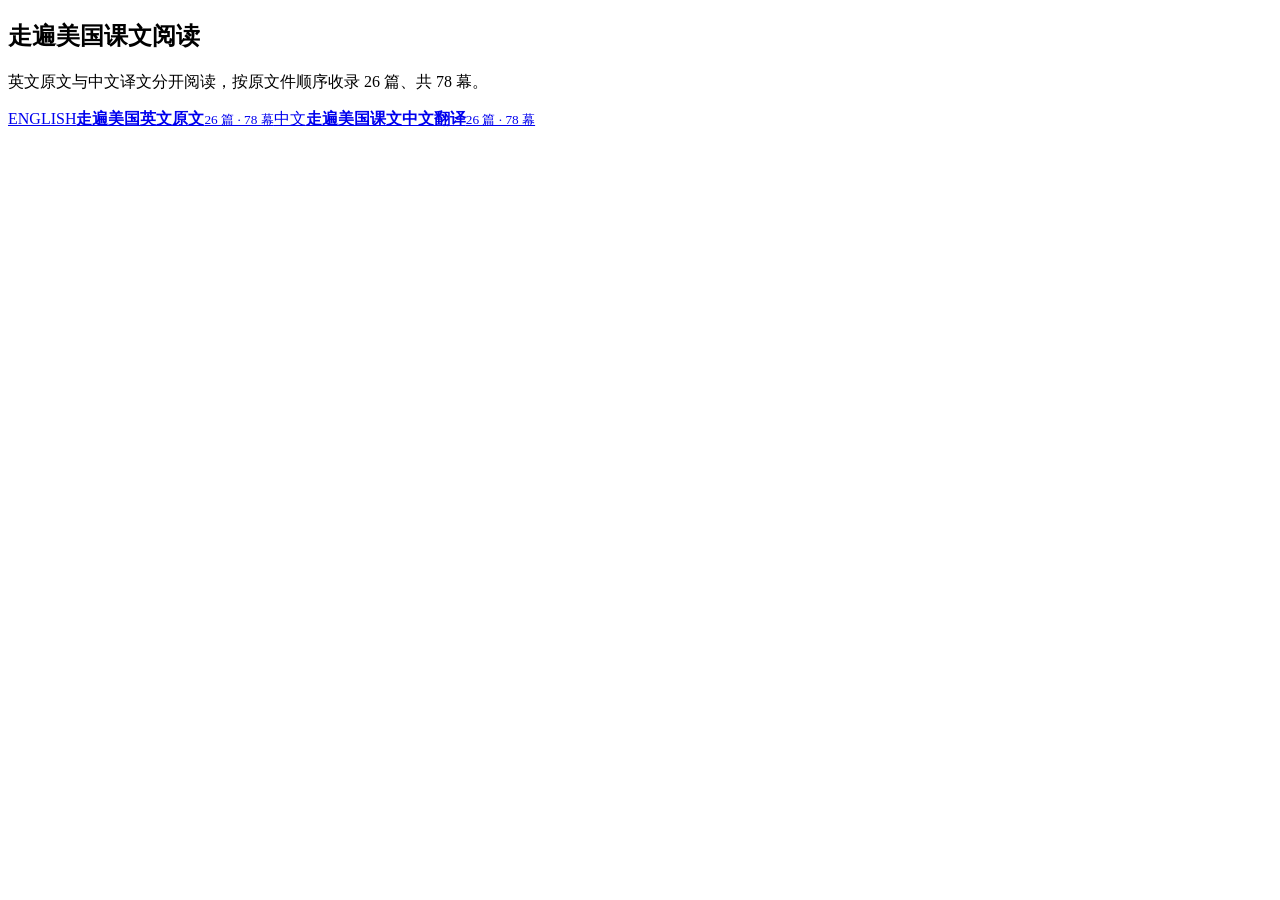
==== index.html @ 0c561014 "Add index.html" ====
<!doctype html><html lang="zh-CN"><head><meta charset="utf-8"><meta name="viewport" content="width=device-width,initial-scale=1"><title>走遍美国课文阅读</title><link rel="stylesheet" href="style.css"></head><body><main class="home"><section class="shelf"><h1>走遍美国课文阅读</h1><p>英文原文与中文译文分开阅读，按原文件顺序收录 26 篇、共 78 幕。</p><div class="cards"><a class="card" href="english.html"><span>ENGLISH</span><strong>走遍美国英文原文</strong><small>26 篇 · 78 幕</small></a><a class="card" href="chinese.html"><span>中文</span><strong>走遍美国课文中文翻译</strong><small>26 篇 · 78 幕</small></a></div></section></main><script src="app.js"></script></body></html>
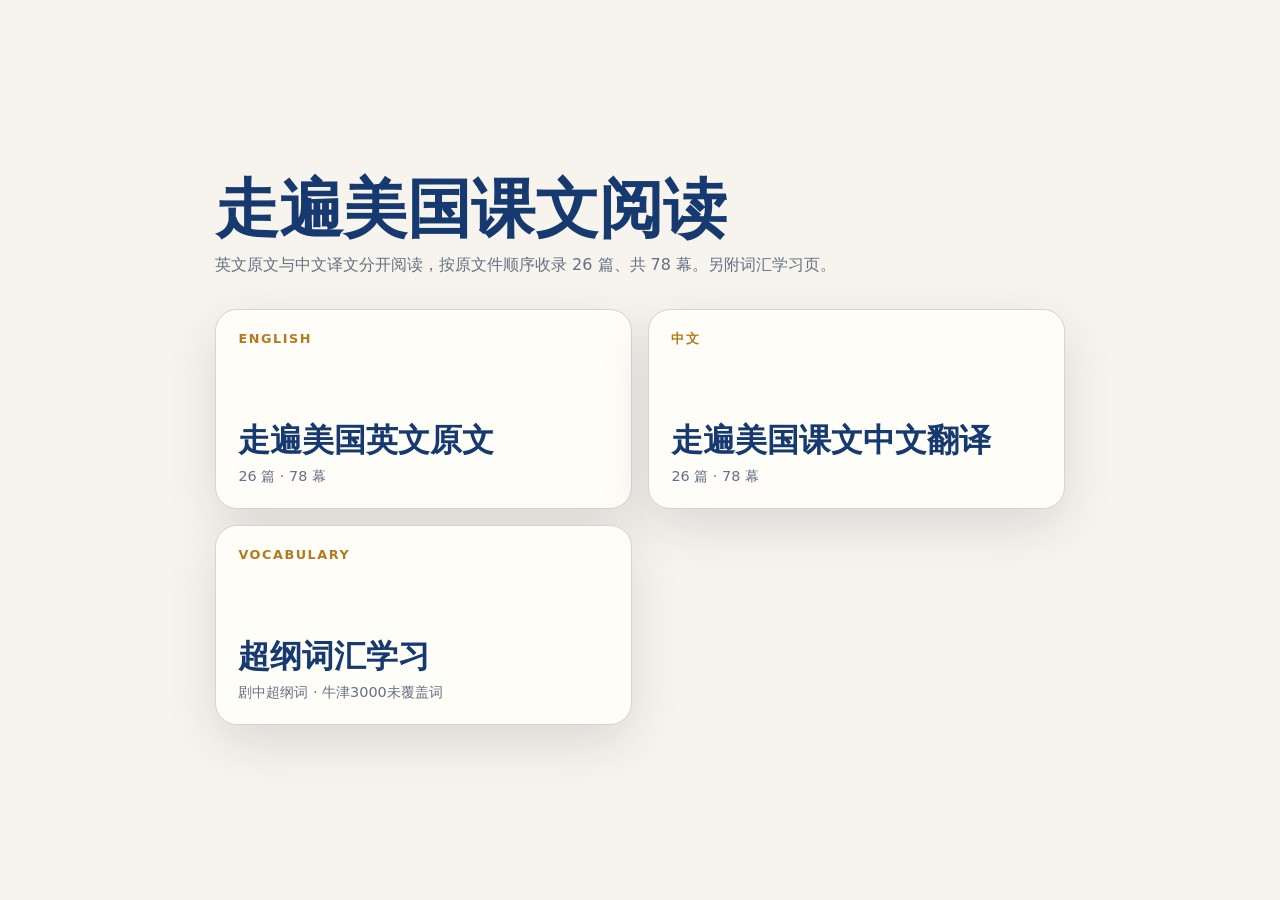
==== commit 42f450fa: "Add vocabulary learning entry" ====
--- a/index.html
+++ b/index.html
@@ -1,2 +1,2 @@
-<!doctype html><html lang="zh-CN"><head><meta charset="utf-8"><meta name="viewport" content="width=device-width,initial-scale=1"><title>走遍美国课文阅读</title><link rel="stylesheet" href="style.css"></head><body><main class="home"><section class="shelf"><h1>走遍美国课文阅读</h1><p>英文原文与中文译文分开阅读，按原文件顺序收录 26 篇、共 78 幕。</p><div class="cards"><a class="card" href="english.html"><span>ENGLISH</span><strong>走遍美国英文原文</strong><small>26 篇 · 78 幕</small></a><a class="card" href="chinese.html"><span>中文</span><strong>走遍美国课文中文翻译</strong><small>26 篇 · 78 幕</small></a></div></section></main><script src="app.js"></script></body></html>
+<!doctype html><html lang="zh-CN"><head><meta charset="utf-8"><meta name="viewport" content="width=device-width,initial-scale=1"><title>走遍美国课文阅读</title><link rel="stylesheet" href="style.css"></head><body><main class="home"><section class="shelf"><h1>走遍美国课文阅读</h1><p>英文原文与中文译文分开阅读，按原文件顺序收录 26 篇、共 78 幕。另附词汇学习页。</p><div class="cards"><a class="card" href="english.html"><span>ENGLISH</span><strong>走遍美国英文原文</strong><small>26 篇 · 78 幕</small></a><a class="card" href="chinese.html"><span>中文</span><strong>走遍美国课文中文翻译</strong><small>26 篇 · 78 幕</small></a><a class="card" href="vocabulary.html"><span>VOCABULARY</span><strong>超纲词汇学习</strong><small>剧中超纲词 · 牛津3000未覆盖词</small></a></div></section></main><script src="app.js"></script></body></html>
 
--- a/style.css
+++ b/style.css
@@ -0,0 +1,22 @@
+:root{--paper:#f7f4ed;--surface:#fffdf8;--ink:#172033;--muted:#667085;--line:#d9d4c8;--brand:#163a70;--accent:#b7791f;--shadow:0 18px 50px rgba(26,37,56,.12);--reader-size:20px}
+html[data-theme="dark"]{--paper:#101722;--surface:#17202d;--ink:#ecf2fb;--muted:#a8b3c3;--line:#334154;--brand:#9fc4ff;--accent:#f0bc64;--shadow:0 18px 50px rgba(0,0,0,.3)}
+*{box-sizing:border-box}html{scroll-behavior:smooth;scroll-padding-top:5.5rem}body{margin:0;background:var(--paper);color:var(--ink);font-family:Georgia,"Noto Serif SC","Songti SC",serif;line-height:1.75}button,input,a{font:inherit}
+a{color:var(--brand)}.progress{position:fixed;inset:0 0 auto;height:4px;z-index:60}.progress span{display:block;height:100%;width:0;background:linear-gradient(90deg,var(--brand),var(--accent))}
+.topbar{position:sticky;top:0;z-index:50;display:flex;align-items:center;gap:.7rem;min-height:70px;padding:.65rem 1.1rem;background:color-mix(in srgb,var(--paper) 92%,transparent);border-bottom:1px solid var(--line);backdrop-filter:blur(16px)}
+.site-title{min-width:0;margin-right:auto;text-decoration:none}.site-title strong{display:block;color:var(--brand);font:700 1.1rem/1.25 system-ui,sans-serif}.site-title span{display:block;color:var(--muted);font:500 .78rem/1.3 system-ui,sans-serif}
+.icon-btn{display:inline-grid;place-items:center;min-width:44px;height:44px;padding:0 .75rem;border:1px solid var(--line);border-radius:12px;background:var(--surface);color:var(--ink);cursor:pointer}.icon-btn:active{transform:translateY(1px)}
+.book-tabs{display:flex;gap:.45rem;overflow:auto}.book-tabs a{white-space:nowrap;padding:.55rem .8rem;border-radius:999px;color:var(--muted);text-decoration:none;font:650 .84rem/1 system-ui,sans-serif}.book-tabs a[aria-current="page"]{background:var(--brand);color:var(--surface)}
+.layout{display:grid;grid-template-columns:minmax(240px,290px) minmax(0,1fr);gap:clamp(1.5rem,3vw,3.5rem);max-width:1440px;margin:auto;padding:1.6rem clamp(1rem,3vw,3rem) 5rem}
+.toc{position:sticky;top:94px;align-self:start;max-height:calc(100vh - 118px);overflow:auto;border:1px solid var(--line);border-radius:18px;background:var(--surface);box-shadow:var(--shadow)}.toc-head{position:sticky;top:0;padding:1rem;background:var(--surface);border-bottom:1px solid var(--line)}.toc-head label{display:block;margin-bottom:.45rem;color:var(--muted);font:700 .78rem/1 system-ui,sans-serif;letter-spacing:.06em}
+.toc input{width:100%;height:42px;padding:0 .8rem;border:1px solid var(--line);border-radius:10px;background:var(--paper);color:var(--ink);outline:none}.toc input:focus{border-color:var(--brand);box-shadow:0 0 0 3px color-mix(in srgb,var(--brand) 20%,transparent)}
+.toc-list{list-style:none;margin:0;padding:.55rem}.toc-list li[hidden]{display:none}.toc-list a{display:grid;grid-template-columns:4.1rem 1fr;gap:.55rem;padding:.65rem .7rem;border-radius:10px;color:var(--ink);text-decoration:none;font:500 .86rem/1.35 system-ui,sans-serif}.toc-list a:hover,.toc-list a.active{background:color-mix(in srgb,var(--brand) 10%,transparent);color:var(--brand)}.toc-num{color:var(--muted);font-variant-numeric:tabular-nums}
+.reader{width:min(100%,900px);margin:0 auto}.reader-intro{margin:0 0 1.6rem;padding:1.3rem 1.45rem;border:1px solid var(--line);border-radius:18px;background:var(--surface)}.reader-intro h1{margin:0;color:var(--brand);font:750 clamp(1.7rem,3vw,2.5rem)/1.15 system-ui,sans-serif}.reader-intro p{margin:.45rem 0 0;color:var(--muted);font:500 .92rem/1.5 system-ui,sans-serif}
+.episode{margin:0 0 2rem;padding:clamp(1.25rem,3vw,2.1rem);border:1px solid var(--line);border-radius:22px;background:var(--surface);box-shadow:0 8px 28px rgba(32,43,61,.06)}.episode-head{margin-bottom:1.15rem;padding-bottom:.85rem;border-bottom:1px solid var(--line)}.episode-kicker{display:block;margin-bottom:.35rem;color:var(--accent);font:750 .78rem/1 system-ui,sans-serif;letter-spacing:.08em}.episode h2{margin:0;color:var(--brand);font:750 clamp(1.45rem,2.6vw,2rem)/1.25 system-ui,sans-serif}
+.episode-body{font-size:var(--reader-size);line-height:1.78}.episode-body h3{margin:1.7em 0 .7em;color:var(--accent);font:750 .86em/1.4 system-ui,sans-serif;letter-spacing:.08em}.episode-body h3:first-child{margin-top:0}.episode-body p{margin:0 0 .62em;overflow-wrap:anywhere}.episode-body .speech strong{color:var(--brand);font-family:system-ui,sans-serif;font-size:.82em}.episode-nav{display:flex;justify-content:space-between;gap:1rem;margin-top:1.4rem;padding-top:1rem;border-top:1px solid var(--line)}.episode-nav a{font:650 .88rem/1.4 system-ui,sans-serif;text-decoration:none}
+.menu-btn{display:none}.scrim{display:none}.back-top{position:fixed;right:1.2rem;bottom:1.2rem;z-index:30;opacity:0;pointer-events:none;transition:.2s}.back-top.show{opacity:1;pointer-events:auto}
+.home{min-height:100vh;display:grid;place-items:center;padding:2rem}.shelf{width:min(100%,850px)}.shelf h1{margin:0 0 .5rem;color:var(--brand);font:800 clamp(2rem,5vw,4rem)/1.08 system-ui,sans-serif}.shelf>p{margin:0 0 2rem;color:var(--muted);font:500 1rem/1.6 system-ui,sans-serif}.cards{display:grid;grid-template-columns:repeat(2,minmax(0,1fr));gap:1rem}.card{display:flex;min-height:200px;flex-direction:column;justify-content:flex-end;padding:1.4rem;border:1px solid var(--line);border-radius:22px;background:var(--surface);box-shadow:var(--shadow);color:var(--ink);text-decoration:none}.card:hover{transform:translateY(-3px)}.card span{margin-bottom:auto;color:var(--accent);font:750 .8rem/1 system-ui,sans-serif;letter-spacing:.12em}.card strong{color:var(--brand);font:750 clamp(1.4rem,3vw,2rem)/1.2 system-ui,sans-serif}.card small{margin-top:.4rem;color:var(--muted);font:500 .9rem/1.4 system-ui,sans-serif}
+@media(max-width:900px){.layout{display:block;padding:1rem clamp(.7rem,2.5vw,1.4rem) 5rem}.menu-btn{display:inline-grid}.toc{position:fixed;z-index:70;inset:0 auto 0 0;width:min(86vw,340px);max-height:none;border-radius:0 18px 18px 0;transform:translateX(-105%);transition:transform .22s}.toc.open{transform:translateX(0)}.scrim{display:block;position:fixed;z-index:65;inset:0;background:rgba(0,0,0,.45);opacity:0;pointer-events:none;transition:.22s}.scrim.show{opacity:1;pointer-events:auto}.reader-intro{display:none}.topbar{padding:.55rem .7rem}.episode{border-radius:18px;padding:1.2rem 1rem}.episode-body{line-height:1.72}.site-title span{display:none}}
+@media(max-width:620px){.cards{grid-template-columns:1fr}.book-tabs a{padding:.5rem .55rem;font-size:.76rem}.site-title strong{font-size:.86rem}}
+@media(prefers-reduced-motion:reduce){html{scroll-behavior:auto}*{transition:none!important}}
+@media print{.topbar,.toc,.progress,.back-top,.episode-nav,.scrim{display:none!important}.layout{display:block;max-width:none;padding:0}.reader{width:auto}.episode{break-before:page;border:0;box-shadow:none;padding:0}.episode:first-child{break-before:auto}}
+
